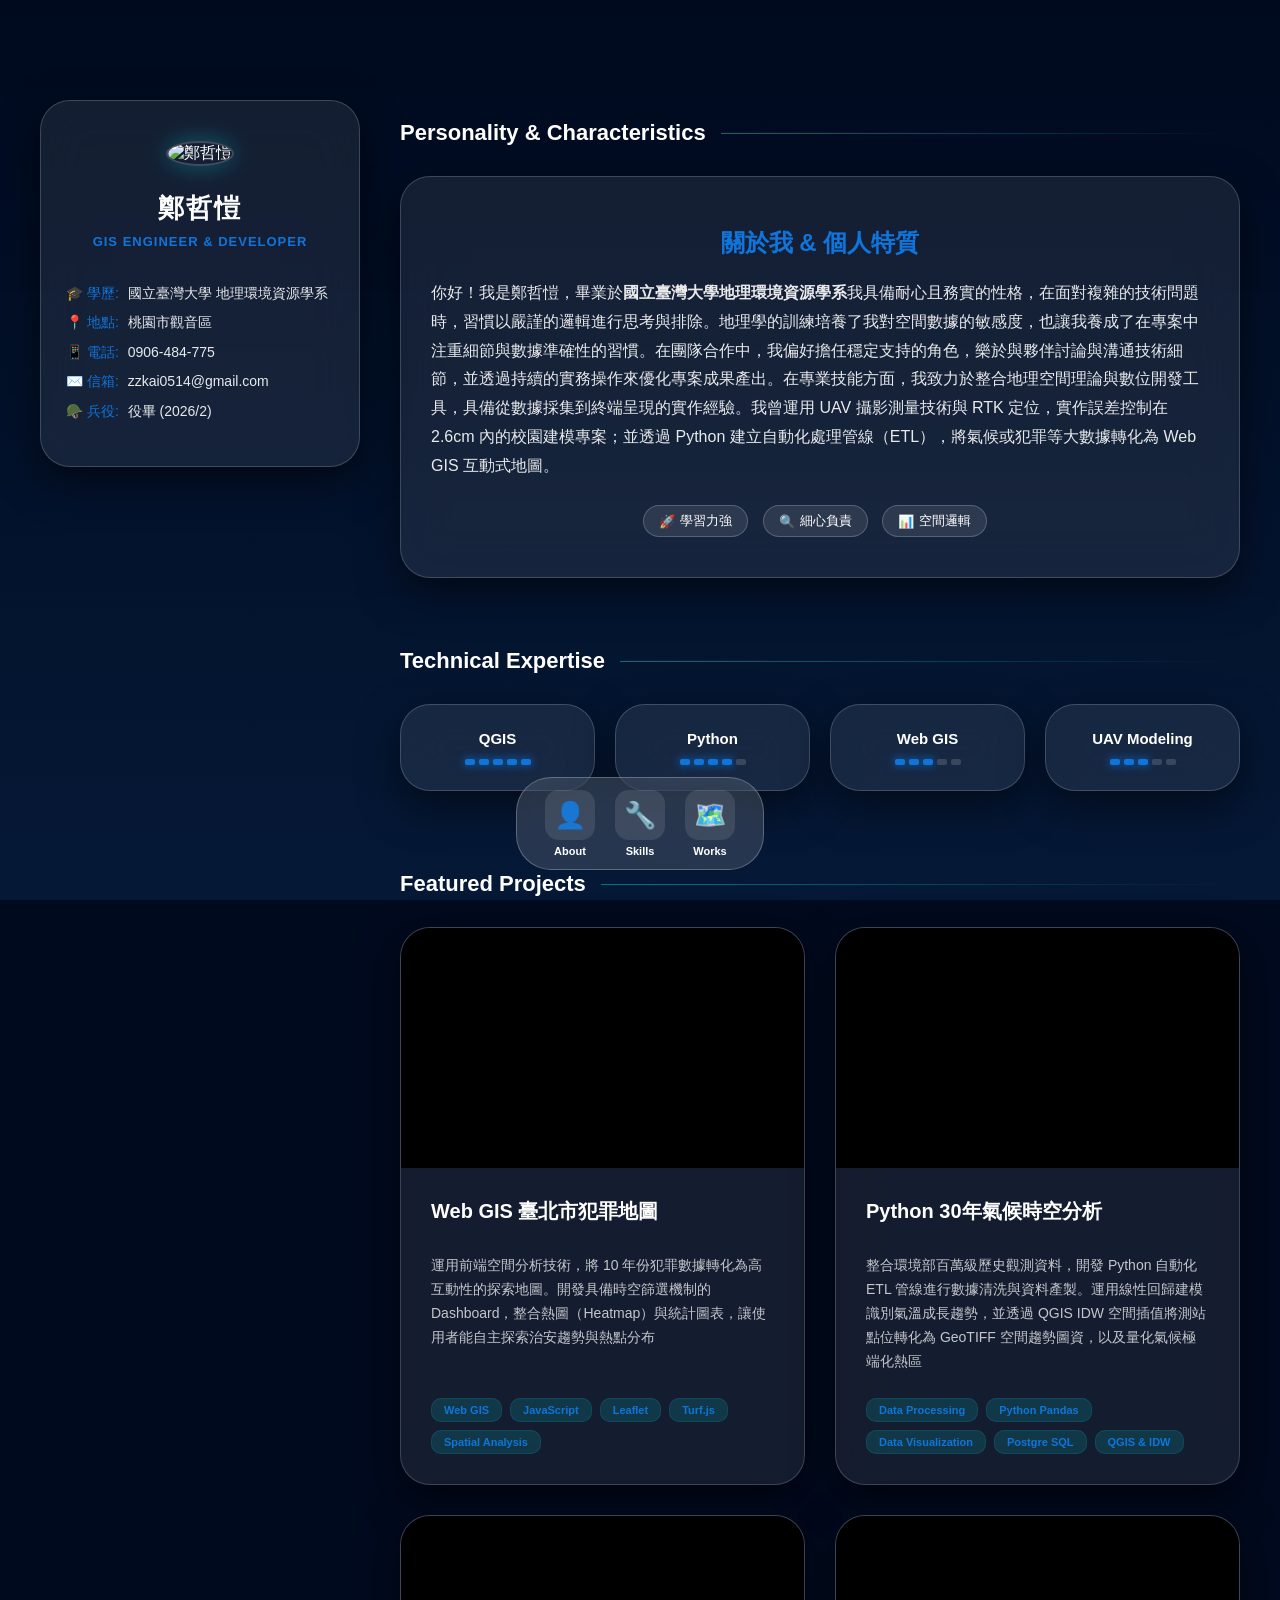
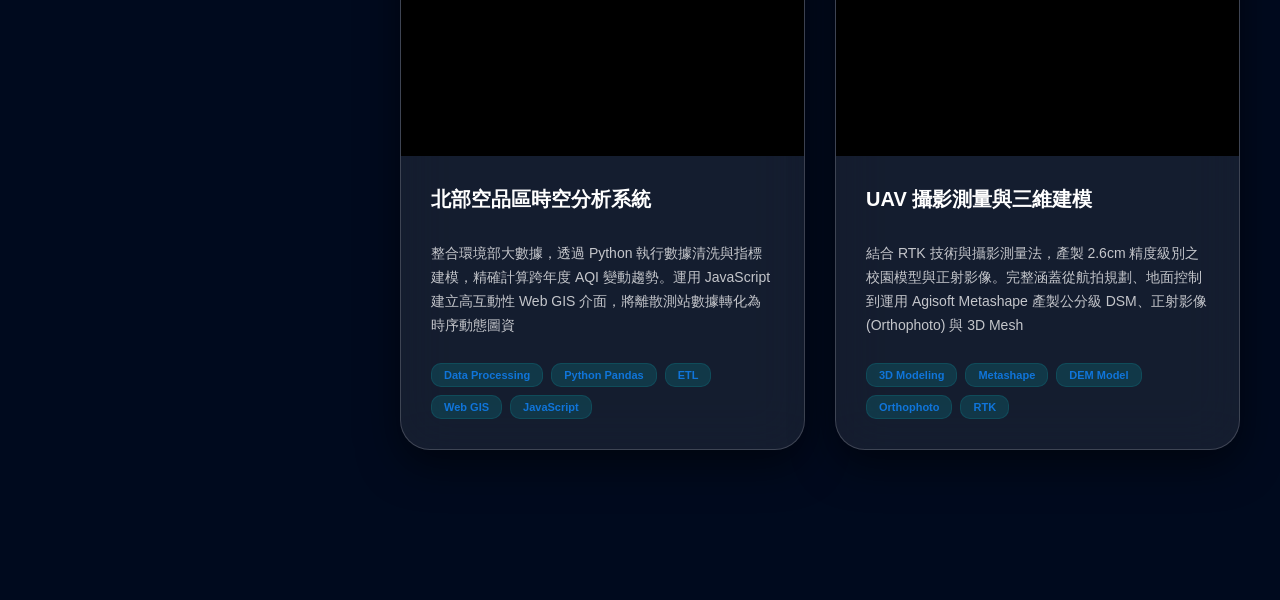
==== index.html @ 4775c1e1 "上次更新時間：202 6/05/07" ====
<!DOCTYPE html>
<html lang="zh-TW">
<head>
    <meta charset="utf-8">
    <meta name="viewport" content="width=device-width, initial-scale=1.0">
    <title>鄭哲愷 Zhe-Kai Zheng | GIS Portfolio</title>
    <style>
        /* ===== 全域變數與主題設定 ===== */
        :root {
            --accent-cyan: hsl(210, 86%, 46%);
            --panel-bg: rgba(255, 255, 255, 0.08);
            --panel-border: rgba(255, 255, 255, 0.18);
            --blur-radius: 25px;
            --main-font: -apple-system, BlinkMacSystemFont, "SF Pro Text", "PingFang TC", "Microsoft JhengHei", sans-serif;
        }

        * { box-sizing: border-box; }

        html { scroll-behavior: smooth; }

        body {
            margin: 0; 
            padding: 0;
            font-family: var(--main-font);
            color: #fff;
            background: #000a1e;
            overflow-x: hidden;
        }

        /* ===== 雙層背景預載入系統 ===== */
        #bg-layer-1, #bg-layer-2 {
            position: fixed;
            top: 0; left: 0;
            width: 100%; height: 100%;
            background-size: cover;
            background-position: center center;
            background-repeat: no-repeat;
            z-index: -2;
            transition: opacity 2s ease-in-out;
        }

        .bg-overlay {
            position: fixed;
            top: 0; left: 0;
            width: 100%; height: 100%;
            background: linear-gradient(to bottom, rgba(0, 10, 30, 0.8) 0%, rgba(10, 40, 80, 0.5) 100%);
            z-index: -1;
        }

        /* ===== 通用玻璃質組件 ===== */
        .glass-panel {
            background: var(--panel-bg);
            backdrop-filter: blur(var(--blur-radius));
            -webkit-backdrop-filter: blur(var(--blur-radius));
            border: 1px solid var(--panel-border);
            border-radius: 30px;
            box-shadow: 0 15px 40px rgba(0, 0, 0, 0.5);
            transition: all 0.4s cubic-bezier(0.2, 0.8, 0.2, 1);
        }

        .container {
            max-width: 1300px;
            width: 100%;
            margin: 0 auto;
            padding: 100px 40px 150px;
            display: grid;
            grid-template-columns: 320px 1fr;
            gap: 40px;
        }

        /* ===== 左側資訊欄 ===== */
        .side-panel {
            position: sticky; 
            top: 100px;
            height: fit-content; 
            padding: 40px 25px;
            text-align: center;
            z-index: 100;
        }

        .profile-img {
            width: 160px; 
            height: 160px; 
            border-radius: 50%;
            margin-bottom: 25px; 
            object-fit: cover;
            border: 2px solid rgba(255, 255, 255, 0.2);
            box-shadow: 0 0 25px rgba(0, 255, 255, 0.3);
        }

        .side-panel h2 { 
            font-size: 26px; 
            margin: 0 0 8px 0; 
            letter-spacing: 2px; 
        }

        .job-title { 
            color: var(--accent-cyan); 
            font-size: 13px; 
            font-weight: 600; 
            letter-spacing: 1px; 
            margin-bottom: 30px; 
            text-transform: uppercase; 
        }

        .contact-list { 
            text-align: left; 
            font-size: 14px; 
            line-height: 2.1; 
            color: rgba(255,255,255,0.9); 
        }

        .contact-list b { 
            color: var(--accent-cyan); 
            font-weight: 500; 
            margin-right: 5px; 
        }

        /* ===== 技術專長與標籤 ===== */
        .section-header { 
            font-size: 22px; 
            font-weight: 600; 
            margin-bottom: 30px; 
            display: flex; 
            align-items: center; 
            padding-top: 20px; 
        }

        .section-header::after { 
            content: ''; 
            flex-grow: 1; 
            height: 1px; 
            background: linear-gradient(to right, rgba(0,255,255,0.4), transparent); 
            margin-left: 15px; 
        }
        
        .skills-container { 
            display: grid; 
            grid-template-columns: repeat(auto-fill, minmax(160px, 1fr));
            gap: 20px; 
            margin-bottom: 60px; 
        }
        
        .skill-item { 
            padding: 25px 15px; 
            text-align: center; 
        }

        .skill-label { 
            font-size: 15px; 
            font-weight: 600; 
            margin-bottom: 12px; 
            display: block; 
        }

        .proficiency-bar { 
            display: flex; 
            justify-content: center; 
            gap: 4px; 
        }

        .dot { 
            width: 10px; 
            height: 6px; 
            background: rgba(255,255,255,0.15);
            border-radius: 2px; 
        }

        .dot.active { 
            background: var(--accent-cyan); 
            box-shadow: 0 0 10px var(--accent-cyan); 
        }

        .trait-tag { 
            background: rgba(255, 255, 255, 0.1); 
            border: 1px solid rgba(255, 255, 255, 0.2); 
            padding: 6px 15px; 
            border-radius: 20px; 
            font-size: 13px; 
            display: inline-flex; 
            align-items: center; 
            gap: 5px; 
            margin-right: 10px; 
            margin-bottom: 10px; 
        }

        /* ===== 作品集網格與動畫 ===== */
        .projects-grid { 
            display: grid; 
            grid-template-columns: repeat(auto-fit, minmax(280px, 1fr));
            gap: 30px; 
            width: 100%;
        }

        .card { 
            overflow: hidden; 
            display: flex; 
            flex-direction: column; 
            position: relative; 
            text-decoration: none; 
            color: inherit; 
            cursor: default; 
            width: 100%; 
        }

        .thumbnail { 
            width: 100%; 
            height: 240px; 
            background: #000; 
            position: relative; 
            overflow: hidden; 
        }

        .thumbnail img { 
            width: 100%; 
            height: 100%; 
            object-fit: cover; 
            opacity: 0; 
            position: absolute; 
            top: 0; 
            left: 0; 
        }

        .card-body { 
            padding: 30px; 
            flex-grow: 1; 
            display: flex; 
            flex-direction: column; 
        }

        .card-body h3 { 
            font-size: 20px; 
            margin: 0 0 15px 0; 
            color: #fff; 
        }

        .card-body p { 
            font-size: 14px; 
            color: rgba(255,255,255,0.75); 
            line-height: 1.7; 
            margin-bottom: 25px; 
        }

        .tech-tags { 
            display: flex; 
            flex-wrap: wrap; 
            gap: 8px; 
            margin-top: auto; 
        }

        .tag { 
            background: rgba(0, 255, 255, 0.12); 
            color: var(--accent-cyan); 
            padding: 5px 12px; 
            border-radius: 10px; 
            font-size: 11px; 
            font-weight: 600; 
            border: 1px solid rgba(0, 255, 255, 0.1); 
        }

        .card-overlay {
            position: absolute; 
            top: 0; left: 0; 
            width: 100%; height: 100%;
            background: rgba(0, 255, 255, 0.15);
            backdrop-filter: blur(8px); 
            -webkit-backdrop-filter: blur(8px);
            display: flex; align-items: center; justify-content: center;
            opacity: 0; transition: 0.4s ease; z-index: 20;
        }

        .cta-text {
            background: rgba(255, 255, 255, 0.2);
            border: 1px solid rgba(255, 255, 255, 0.4);
            padding: 12px 25px; border-radius: 25px;
            font-weight: 600; font-size: 16px; color: #fff;
            transform: translateY(20px); transition: 0.4s cubic-bezier(0.175, 0.885, 0.32, 1.275);
        }

        .card.clickable:hover .card-overlay { opacity: 1; }
        .card.clickable:hover .cta-text { transform: translateY(0); }
        .card:hover { transform: translateY(-10px); }

        .img-fade { animation: crossfade 18s infinite; }
        .climate-thumb img:nth-child(1) { animation-delay: 0s; }
        .climate-thumb img:nth-child(2) { animation-delay: 3s; }
        .climate-thumb img:nth-child(3) { animation-delay: 6s; }
        .climate-thumb img:nth-child(4) { animation-delay: 9s; }
        .climate-thumb img:nth-child(5) { animation-delay: 12s; }
        .climate-thumb img:nth-child(6) { animation-delay: 15s; }

        .air-thumb img { animation-name: crossfade-5; animation-duration: 15s; }
        .air-thumb img:nth-child(1) { animation-delay: 0s; }
        .air-thumb img:nth-child(2) { animation-delay: 3s; }
        .air-thumb img:nth-child(3) { animation-delay: 6s; }
        .air-thumb img:nth-child(4) { animation-delay: 9s; }
        .air-thumb img:nth-child(5) { animation-delay: 12s; }

        .crime-thumb img { animation-name: crossfade-3; animation-duration: 9s; }
        .crime-thumb img:nth-child(1) { animation-delay: 0s; }
        .crime-thumb img:nth-child(2) { animation-delay: 3s; }
        .crime-thumb img:nth-child(3) { animation-delay: 6s; }

        .uav-thumb img { animation-name: crossfade-3; animation-duration: 9s; }
        .uav-thumb img:nth-child(1) { animation-delay: 0s; }
        .uav-thumb img:nth-child(2) { animation-delay: 3s; }
        .uav-thumb img:nth-child(3) { animation-delay: 6s; }

        @keyframes crossfade { 0% { opacity: 0; } 5% { opacity: 0.8; } 16.6% { opacity: 0.8; } 21.6% { opacity: 0; } 100% { opacity: 0; } }
        @keyframes crossfade-5 { 0% { opacity: 0; } 5% { opacity: 0.8; } 20% { opacity: 0.8; } 25% { opacity: 0; } 100% { opacity: 0; } }
        @keyframes crossfade-3 { 0% { opacity: 0; } 5% { opacity: 0.8; } 33% { opacity: 0.8; } 38% { opacity: 0; } 100% { opacity: 0; } }

        /* ===== 導覽列 ===== */
        .nav-dock { 
            position: fixed; bottom: 30px; left: 50%; transform: translateX(-50%); 
            display: flex; gap: 20px; padding: 12px 28px; 
            background: rgba(255, 255, 255, 0.14); backdrop-filter: blur(35px); 
            -webkit-backdrop-filter: blur(35px); border: 1px solid rgba(255, 255, 255, 0.25); 
            border-radius: 35px; z-index: 9999; 
        }

        .nav-link { text-decoration: none; color: #fff; text-align: center; transition: 0.4s; }
        .nav-icon { width: 50px; height: 50px; background: rgba(255,255,255,0.1); border-radius: 14px; display: flex; align-items: center; justify-content: center; font-size: 26px; }
        .nav-label { font-size: 11px; font-weight: 600; margin-top: 5px; }

        /* ===== RWD 響應式優化方案 ===== */
        @media (max-width: 1050px) {
            .container { grid-template-columns: 1fr; padding-top: 60px; }
            body .container .side-panel { position: relative; top: 0; width: 100%; margin-bottom: 20px; }
        }

        @media (max-width: 480px) {
            .container { width: 92%; padding: 40px 0 120px; }
            .glass-panel { max-width: 100%; border-radius: 20px; }
            
            /* --- 專長區塊：一行一個、文字在上、點點在下 --- */
            .skills-container {
                grid-template-columns: 1fr;
                gap: 18px;
                margin-bottom: 40px;
            }

            .skill-item {
                padding: 22px 15px;
                display: flex;
                flex-direction: column; /* 垂直堆疊 */
                align-items: center;    /* 水平居中 */
                justify-content: center;
                gap: 12px;              /* 文字與點點之間的間距 */
            }

            .skill-label {
                font-size: 16px;        /* 手機版文字稍大，易於閱讀 */
                margin-bottom: 0; 
                letter-spacing: 1px;
            }

            .proficiency-bar {
                gap: 6px;               /* 增加點點之間的距離，看起來更高級 */
            }

            .dot {
                width: 18px;            /* 增加點點寬度，佔滿感更強 */
                height: 8px;
            }
            /* ---------------------------- */

            .card-body { padding: 25px 20px; }
            .thumbnail { height: 200px; }
            .nav-dock { width: 90%; gap: 10px; justify-content: space-around; padding: 8px 15px; bottom: 15px; }
            .nav-icon { width: 44px; height: 44px; font-size: 22px; }
        }
    </style>
</head>
<body>

    <div id="bg-layer-1"></div>
    <div id="bg-layer-2" style="opacity: 0;"></div>
    <div class="bg-overlay"></div>

    <nav class="nav-dock">
        <a href="#summary-section" class="nav-link">
            <div class="nav-icon">👤</div>
            <div class="nav-label">About</div>
        </a>
        <a href="#skills-section" class="nav-link">
            <div class="nav-icon">🔧</div>
            <div class="nav-label">Skills</div>
        </a>
        <a href="#portfolio-section" class="nav-link">
            <div class="nav-icon">🗺️</div>
            <div class="nav-label">Works</div>
        </a>
    </nav>

    <div class="container">
        <aside class="side-panel glass-panel">
            <img src="About_me_Image/photo_about_me.jpg" alt="鄭哲愷" class="profile-img">
            <h2>鄭哲愷</h2>
            <div class="job-title">GIS Engineer & Developer</div>
            <div class="contact-list">
                <b>🎓 學歷:</b> 國立臺灣大學 地理環境資源學系<br>
                <b>📍 地點:</b> 桃園市觀音區<br>
                <b>📱 電話:</b> 0906-484-775<br>
                <b>✉️ 信箱:</b> zzkai0514@gmail.com<br>
                <b>🪖 兵役:</b> 役畢 (2026/2)<br>
            </div>
        </aside>

        <main class="main-content">
            <section id="summary-section">
                <div class="section-header">Personality & Characteristics</div>
                <div class="glass-panel" style="padding: 30px; margin-bottom: 50px;">
                    <h2 style="color: var(--accent-cyan); margin-bottom: 20px; text-align: center;">關於我 & 個人特質</h2>
                    <p style="line-height: 1.8; color: rgba(255,255,255,0.9);">你好！我是鄭哲愷，畢業於<b>國立臺灣大學地理環境資源學系</b>我具備耐心且務實的性格，在面對複雜的技術問題時，習慣以嚴謹的邏輯進行思考與排除。地理學的訓練培養了我對空間數據的敏感度，也讓我養成了在專案中注重細節與數據準確性的習慣。在團隊合作中，我偏好擔任穩定支持的角色，樂於與夥伴討論與溝通技術細節，並透過持續的實務操作來優化專案成果產出。在專業技能方面，我致力於整合地理空間理論與數位開發工具，具備從數據採集到終端呈現的實作經驗。我曾運用 UAV 攝影測量技術與 RTK 定位，實作誤差控制在 2.6cm 內的校園建模專案；並透過 Python 建立自動化處理管線（ETL），將氣候或犯罪等大數據轉化為 Web GIS 互動式地圖。</p>
                    <div style="margin-top: 25px; text-align: center;">
                        <div class="trait-tag">🚀 <span>學習力強</span></div>
                        <div class="trait-tag">🔍 <span>細心負責</span></div>
                        <div class="trait-tag">📊 <span>空間邏輯</span></div>
                    </div>
                </div>
            </section>

            <section id="skills-section">
                <div class="section-header">Technical Expertise</div>
                <div class="skills-container">
                    <div class="skill-item glass-panel">
                        <span class="skill-label">QGIS</span>
                        <div class="proficiency-bar">
                            <div class="dot active"></div>
                            <div class="dot active"></div>
                            <div class="dot active"></div>
                            <div class="dot active"></div>
                            <div class="dot active"></div>
                        </div>
                    </div>
                    <div class="skill-item glass-panel">
                        <span class="skill-label">Python</span>
                        <div class="proficiency-bar">
                            <div class="dot active"></div>
                            <div class="dot active"></div>
                            <div class="dot active"></div>
                            <div class="dot active"></div>
                            <div class="dot"></div>
                        </div>
                    </div>
                    <div class="skill-item glass-panel">
                        <span class="skill-label">Web GIS</span>
                        <div class="proficiency-bar">
                            <div class="dot active"></div>
                            <div class="dot active"></div>
                            <div class="dot active"></div>
                            <div class="dot"></div>
                            <div class="dot"></div>
                        </div>
                    </div>
                    <div class="skill-item glass-panel">
                        <span class="skill-label">UAV Modeling</span>
                        <div class="proficiency-bar">
                            <div class="dot active"></div>
                            <div class="dot active"></div>
                            <div class="dot active"></div>
                            <div class="dot"></div>
                            <div class="dot"></div>
                        </div>
                    </div>
                </div>
            </section>

            <section id="portfolio-section">
                <div class="section-header">Featured Projects</div>
                <div class="projects-grid">
                    <a href="https://kai0514.github.io/Portfolio/Crime_Map_Web/Crime_Map_Heat.html" class="card glass-panel clickable">
                        <div class="card-overlay"><div class="cta-text">🔗 前往展示</div></div>
                        <div class="thumbnail crime-thumb">
                            <img src="About_me_Image/crime_map.jpg" class="img-fade">
                            <img src="About_me_Image/crime_map_buffer.jpg" class="img-fade">
                            <img src="About_me_Image/crime_map_ana.jpg" class="img-fade">
                        </div>
                        <div class="card-body">
                            <h3>Web GIS 臺北市犯罪地圖</h3>
                            <p>運用前端空間分析技術，將 10 年份犯罪數據轉化為高互動性的探索地圖。開發具備時空篩選機制的 Dashboard，整合熱圖（Heatmap）與統計圖表，讓使用者能自主探索治安趨勢與熱點分布</p>
                            <div class="tech-tags">
                                <span class="tag">Web GIS</span>
                                <span class="tag">JavaScript</span>
                                <span class="tag">Leaflet</span>
                                <span class="tag">Turf.js</span>
                                <span class="tag">Spatial Analysis</span>
                            </div>
                        </div>
                    </a>

                    <a href="https://github.com/Kai0514/Portfolio/tree/main/30y_Weather" class="card glass-panel clickable">
                        <div class="card-overlay"><div class="cta-text">🔗 前往展示</div></div>
                        <div class="thumbnail climate-thumb">
                            <img src="About_me_Image/temp_diff_var.png" class="img-fade">
                            <img src="About_me_Image/temp_diff_growth.png" class="img-fade">
                            <img src="About_me_Image/avg_temp_growth.png" class="img-fade">
                            <img src="About_me_Image/avg_temp_var.png" class="img-fade">
                            <img src="About_me_Image/rain_growth.png" class="img-fade">
                            <img src="About_me_Image/rain_var.png" class="img-fade">
                        </div>
                        <div class="card-body">
                            <h3>Python 30年氣候時空分析</h3>
                            <p>整合環境部百萬級歷史觀測資料，開發 Python 自動化 ETL 管線進行數據清洗與資料產製。運用線性回歸建模識別氣溫成長趨勢，並透過 QGIS IDW 空間插值將測站點位轉化為 GeoTIFF 空間趨勢圖資，以及量化氣候極端化熱區</p>
                            <div class="tech-tags">
                                <span class="tag">Data Processing</span>
                                <span class="tag">Python Pandas</span>
                                <span class="tag">Data Visualization</span>
                                <span class="tag">Postgre SQL</span>
                                <span class="tag">QGIS & IDW</span>
                            </div>
                        </div>
                    </a>

                    <a href="https://kai0514.github.io/Portfolio/Air_Pollution_Sta%26Web/web_data/index.html" class="card glass-panel clickable">
                        <div class="card-overlay"><div class="cta-text">🔗 前往展示</div></div>
                        <div class="thumbnail air-thumb">
                            <img src="About_me_Image/air_web_map.jpg" class="img-fade">
                            <img src="About_me_Image/pm25.png" class="img-fade">
                            <img src="About_me_Image/over_daycount.png" class="img-fade">
                            <img src="About_me_Image/pm25_month.png" class="img-fade">
                            <img src="About_me_Image/pm25_hour.png" class="img-fade">
                        </div>
                        <div class="card-body">
                            <h3>北部空品區時空分析系統</h3>
                            <p>整合環境部大數據，透過 Python 執行數據清洗與指標建模，精確計算跨年度 AQI 變動趨勢。運用 JavaScript 建立高互動性 Web GIS 介面，將離散測站數據轉化為時序動態圖資</p>
                            <div class="tech-tags">
                                <span class="tag">Data Processing</span>
                                <span class="tag">Python Pandas</span>
                                <span class="tag">ETL</span>
                                <span class="tag">Web GIS</span>
                                <span class="tag">JavaScript</span>
                            </div>
                        </div>
                    </a>

                    <div class="card glass-panel">
                        <div class="thumbnail uav-thumb">
                            <img src="About_me_Image/UAV_DEM.jpg" class="img-fade">
                            <img src="About_me_Image/UAV_DEM.jpg" class="img-fade">
                            <img src="About_me_Image/UAV_ortho.jpg" class="img-fade">
                        </div>
                        <div class="card-body">
                            <h3>UAV 攝影測量與三維建模</h3>
                            <p>結合 RTK 技術與攝影測量法，產製 2.6cm 精度級別之校園模型與正射影像。完整涵蓋從航拍規劃、地面控制到運用 Agisoft Metashape 產製公分級 DSM、正射影像 (Orthophoto) 與 3D Mesh</p>
                            <div class="tech-tags">
                                <span class="tag">3D Modeling</span>
                                <span class="tag">Metashape</span>
                                <span class="tag">DEM Model</span>
                                <span class="tag">Orthophoto</span>
                                <span class="tag">RTK</span>
                            </div>
                        </div>
                    </div>
                </div>
            </section>
        </main>
    </div>

    <script>
        const backgrounds = [
            'https://images.unsplash.com/photo-1451187580459-43490279c0fa?q=80&w=2072',
            'https://images.unsplash.com/photo-1446776811953-b23d57bd21aa?q=80&w=2072',
            'https://images.unsplash.com/photo-1506703719100-a0f3a48c0f86?q=80&w=2070',
            'https://images.unsplash.com/photo-1446941611757-91d2c3bd3d45?q=80&w=2002'
        ];
        let bgIndex = 0;
        const layer1 = document.getElementById('bg-layer-1');
        const layer2 = document.getElementById('bg-layer-2');
        let activeLayer = layer1;
        layer1.style.backgroundImage = `url('${backgrounds[0]}')`;
        backgrounds.forEach(url => { const img = new Image(); img.src = url; });

        function updateBg() {
            bgIndex = (bgIndex + 1) % backgrounds.length;
            const nextUrl = backgrounds[bgIndex];
            if (activeLayer === layer1) {
                layer2.style.backgroundImage = `url('${nextUrl}')`;
                layer1.style.opacity = '0';
                layer2.style.opacity = '1';
                activeLayer = layer2;
            } else {
                layer1.style.backgroundImage = `url('${nextUrl}')`;
                layer2.style.opacity = '0';
                layer1.style.opacity = '1';
                activeLayer = layer1;
            }
        }
        setInterval(updateBg, 10000);
    </script>
</body>
</html>
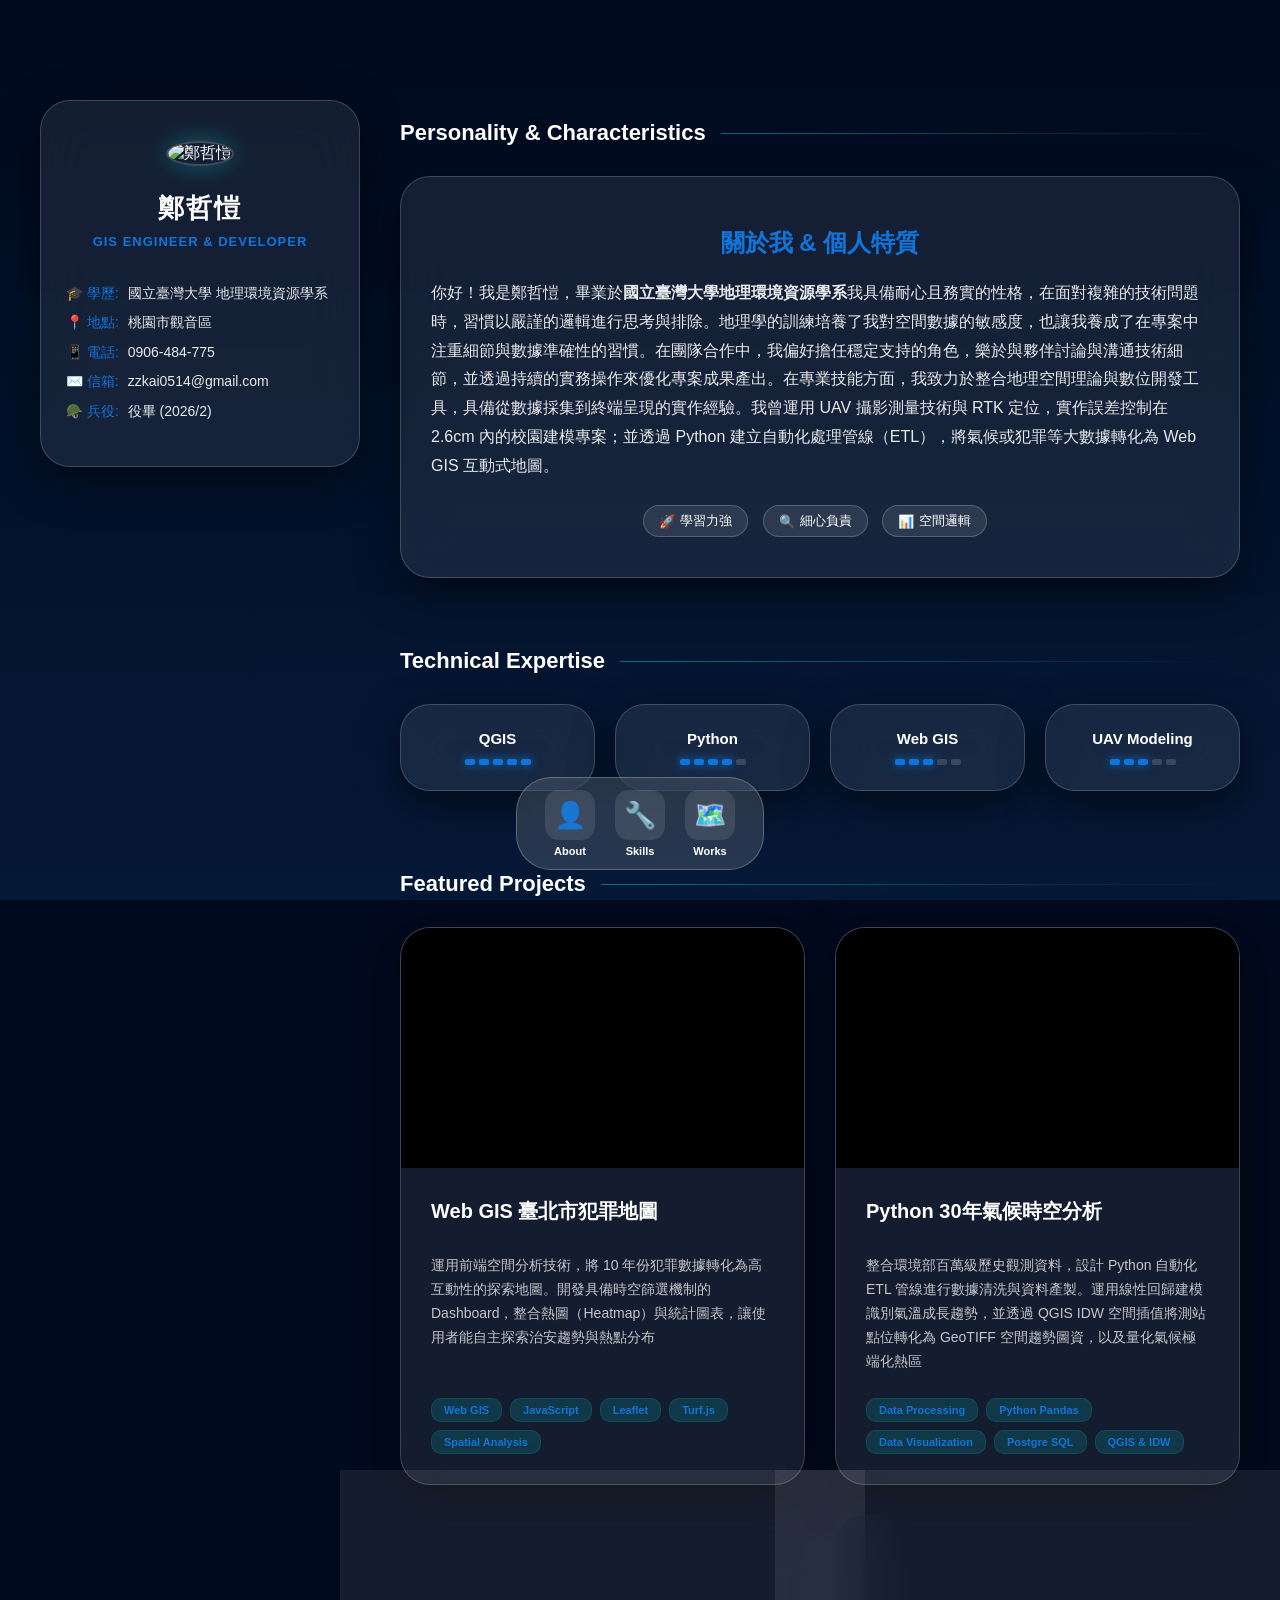
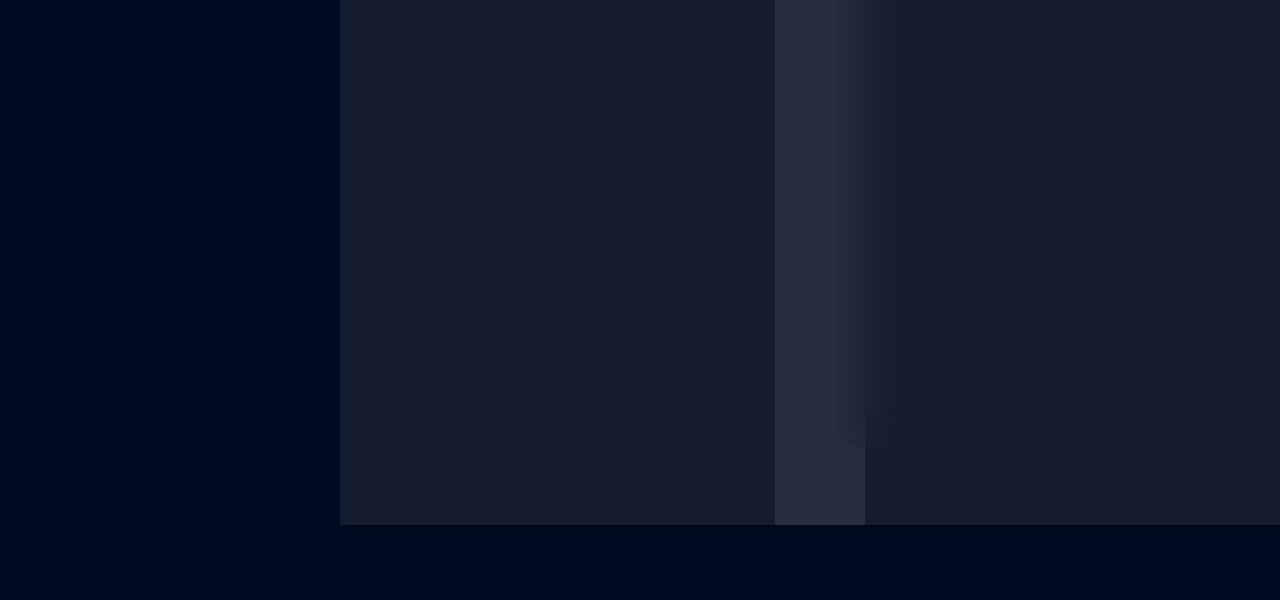
==== commit 8397648e: "上次更新時間：2026/05/07" ====
--- a/index.html
+++ b/index.html
@@ -502,7 +502,7 @@
                         </div>
                         <div class="card-body">
                             <h3>Python 30年氣候時空分析</h3>
-                            <p>整合環境部百萬級歷史觀測資料，開發 Python 自動化 ETL 管線進行數據清洗與資料產製。運用線性回歸建模識別氣溫成長趨勢，並透過 QGIS IDW 空間插值將測站點位轉化為 GeoTIFF 空間趨勢圖資，以及量化氣候極端化熱區</p>
+                            <p>整合環境部百萬級歷史觀測資料，設計 Python 自動化 ETL 管線進行數據清洗與資料產製。運用線性回歸建模識別氣溫成長趨勢，並透過 QGIS IDW 空間插值將測站點位轉化為 GeoTIFF 空間趨勢圖資，以及量化氣候極端化熱區</p>
                             <div class="tech-tags">
                                 <span class="tag">Data Processing</span>
                                 <span class="tag">Python Pandas</span>
